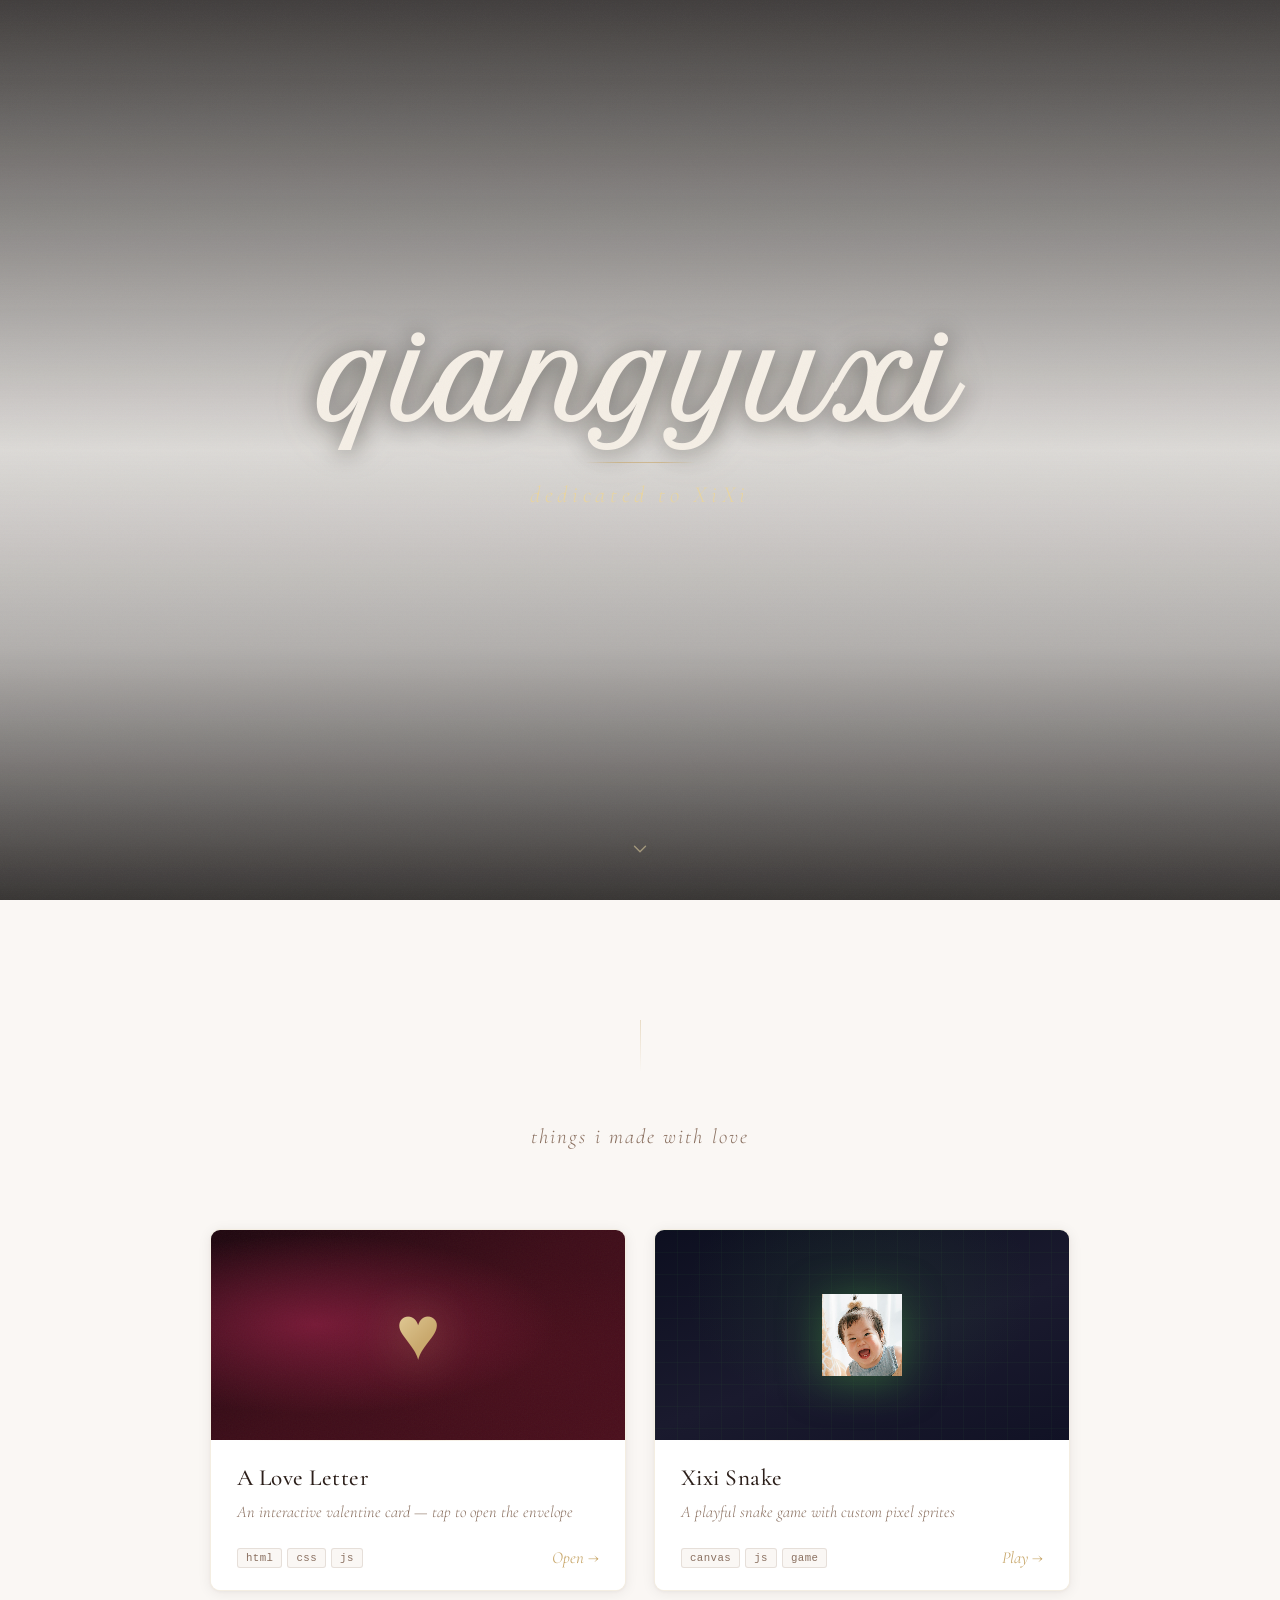
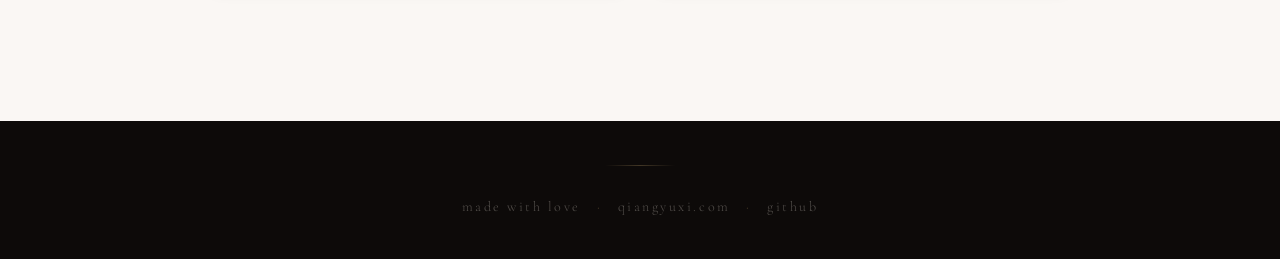
==== index.html @ 5f565093 "launch qiangyuxi portfolio — homepage + valentine + snake_game - homepage with hero (xixi.jpg), proj" ====
<!DOCTYPE html>
<html lang="en">
<head>
  <meta charset="UTF-8" />
  <meta name="viewport" content="width=device-width, initial-scale=1.0" />
  <title>qiangyuxi</title>
  <meta name="description" content="A small collection of things made with love, dedicated to XiXi." />
  <meta property="og:title" content="qiangyuxi" />
  <meta property="og:description" content="A small collection of things made with love." />
  <meta property="og:url" content="https://qiangyuxi.com" />
  <meta name="theme-color" content="#0e0b0a" />

  <link rel="preconnect" href="https://fonts.googleapis.com" />
  <link rel="preconnect" href="https://fonts.gstatic.com" crossorigin />
  <link href="https://fonts.googleapis.com/css2?family=Petit+Formal+Script&family=Cormorant+Garamond:ital,wght@0,300;0,400;0,500;1,300;1,400&display=swap" rel="stylesheet" />

  <link rel="stylesheet" href="style.css" />
</head>
<body>

  <div class="grain" aria-hidden="true"></div>

  <!-- ── Hero ── -->
  <section class="hero" aria-label="Hero">
    <div
      class="hero-bg"
      style="background-image: url('xixi.jpg');"
      role="img"
      aria-label="XiXi, smiling joyfully"
    ></div>
    <div class="hero-overlay" aria-hidden="true"></div>
    <div class="particles" id="particles" aria-hidden="true"></div>

    <div class="hero-content">
      <h1 class="hero-name">qiangyuxi</h1>
      <div class="hero-divider" aria-hidden="true"></div>
      <p class="hero-subtitle">dedicated to XiXi</p>
    </div>

    <button class="scroll-indicator" aria-label="Scroll to projects" onclick="document.getElementById('projects').scrollIntoView({behavior:'smooth'})">
      <svg width="22" height="22" viewBox="0 0 24 24" fill="none" stroke="currentColor" stroke-width="1.5" stroke-linecap="round" stroke-linejoin="round" aria-hidden="true">
        <polyline points="6 9 12 15 18 9"></polyline>
      </svg>
    </button>
  </section>

  <!-- ── Projects ── -->
  <section class="projects" id="projects" aria-label="Projects">
    <div class="projects-inner">
      <p class="section-label">things i made with love</p>

      <div class="cards-grid">

        <!-- Valentine -->
        <a href="./valentine/" class="card card--valentine" aria-label="Open Valentine project">
          <div class="card-visual">
            <div class="card-visual-bg"></div>
            <span class="card-icon" aria-hidden="true">♥</span>
          </div>
          <div class="card-body">
            <h2 class="card-title">A Love Letter</h2>
            <p class="card-desc">An interactive valentine card — tap to open the envelope</p>
            <div class="card-footer">
              <div class="card-tags">
                <span>html</span><span>css</span><span>js</span>
              </div>
              <span class="card-cta" aria-hidden="true">Open →</span>
            </div>
          </div>
        </a>

        <!-- Snake Game -->
        <a href="./snake_game/" class="card card--snake" aria-label="Play Xixi Snake game">
          <div class="card-visual">
            <div class="card-visual-bg card-visual-bg--snake"></div>
            <img
              src="./snake_game/assets/snake-head.png"
              alt=""
              class="card-sprite"
              aria-hidden="true"
            />
          </div>
          <div class="card-body">
            <h2 class="card-title">Xixi Snake</h2>
            <p class="card-desc">A playful snake game with custom pixel sprites</p>
            <div class="card-footer">
              <div class="card-tags">
                <span>canvas</span><span>js</span><span>game</span>
              </div>
              <span class="card-cta" aria-hidden="true">Play →</span>
            </div>
          </div>
        </a>

      </div>
    </div>
  </section>

  <!-- ── Footer ── -->
  <footer class="footer">
    <p class="footer-text">
      made with love
      <span class="footer-dot" aria-hidden="true">·</span>
      qiangyuxi.com
      <span class="footer-dot" aria-hidden="true">·</span>
      <a href="https://github.com/ellieqiangyuxi" class="footer-link" target="_blank" rel="noopener noreferrer">github</a>
    </p>
  </footer>

  <script src="script.js"></script>
</body>
</html>
---- style.css ----
/* ── Reset ── */
*, *::before, *::after {
  margin: 0;
  padding: 0;
  box-sizing: border-box;
}

/* ── Tokens ── */
:root {
  --bg:         #faf7f4;
  --bg-dark:    #0d0a09;
  --gold:       #c9a96e;
  --gold-light: #e8d5a3;
  --wine:       #4a0e1c;
  --wine-deep:  #2a0810;
  --cream:      #f5efe6;
  --text:       #2c1f1a;
  --text-muted: #8a7060;
  --snake-dark: #1a1a2e;
  --snake-glow: rgba(61, 138, 61, 0.22);
}

html {
  scroll-behavior: smooth;
  -webkit-text-size-adjust: 100%;
}

body {
  font-family: 'Cormorant Garamond', serif;
  background: var(--bg);
  color: var(--text);
  overflow-x: hidden;
}

/* ── Grain overlay ── */
.grain {
  position: fixed;
  inset: 0;
  z-index: 900;
  pointer-events: none;
  opacity: 0.04;
  background-image: url("data:image/svg+xml,%3Csvg viewBox='0 0 256 256' xmlns='http://www.w3.org/2000/svg'%3E%3Cfilter id='n'%3E%3CfeTurbulence type='fractalNoise' baseFrequency='0.9' numOctaves='4' stitchTiles='stitch'/%3E%3C/filter%3E%3Crect width='100%25' height='100%25' filter='url(%23n)' opacity='1'/%3E%3C/svg%3E");
  background-size: 200px 200px;
}

/* ════════════════════════════════════
   HERO
════════════════════════════════════ */

.hero {
  position: relative;
  width: 100%;
  height: 100svh;
  min-height: 560px;
  display: flex;
  align-items: center;
  justify-content: center;
  overflow: hidden;
}

/* Photo layer */
.hero-bg {
  position: absolute;
  inset: 0;
  background-size: cover;
  background-position: center 18%;
  background-repeat: no-repeat;
  transform: scale(1.06);
  transition: transform 10s cubic-bezier(0.25, 0.46, 0.45, 0.94);
  will-change: transform;
}

.hero.loaded .hero-bg {
  transform: scale(1);
}

/* Gradient overlay: dark at top for text, opens in the middle to reveal the baby */
.hero-overlay {
  position: absolute;
  inset: 0;
  background:
    linear-gradient(
      to bottom,
      rgba(13, 10, 9, 0.78) 0%,
      rgba(13, 10, 9, 0.42) 28%,
      rgba(13, 10, 9, 0.12) 50%,
      rgba(13, 10, 9, 0.30) 72%,
      rgba(13, 10, 9, 0.82) 100%
    );
}

/* ── Particles ── */
.particles {
  position: absolute;
  inset: 0;
  pointer-events: none;
  overflow: hidden;
}

.particle {
  position: absolute;
  border-radius: 50%;
  background: var(--gold-light);
  opacity: 0;
  animation: particleDrift linear infinite;
  will-change: transform, opacity;
}

@keyframes particleDrift {
  0%   { opacity: 0; transform: translateY(0) translateX(0); }
  10%  { opacity: var(--p-opacity, 0.18); }
  90%  { opacity: var(--p-opacity, 0.18); }
  100% { opacity: 0; transform: translateY(-110px) translateX(var(--p-drift, 20px)); }
}

/* ── Hero text ── */
.hero-content {
  position: relative;
  z-index: 10;
  text-align: center;
  display: flex;
  flex-direction: column;
  align-items: center;
  padding: 0 24px;
  /* Nudge text up from center so it sits in the darker top zone */
  margin-top: -8vh;
}

.hero-name {
  font-family: 'Petit Formal Script', cursive;
  font-size: clamp(3.2rem, 11vw, 7rem);
  color: var(--cream);
  letter-spacing: 0.01em;
  line-height: 1.1;
  opacity: 0;
  transform: translateY(28px);
  animation: fadeUp 1.4s cubic-bezier(0.23, 1, 0.32, 1) 0.2s forwards;
  text-shadow:
    0 2px 24px rgba(0, 0, 0, 0.5),
    0 0 60px rgba(201, 169, 110, 0.12);
}

.hero-divider {
  width: 0;
  height: 1px;
  background: linear-gradient(90deg, transparent, var(--gold) 30%, var(--gold) 70%, transparent);
  margin: 20px auto 18px;
  opacity: 0;
  animation: dividerExpand 1.1s ease 1.2s forwards;
}

@keyframes dividerExpand {
  to { opacity: 0.65; width: 110px; }
}

.hero-subtitle {
  font-family: 'Cormorant Garamond', serif;
  font-style: italic;
  font-weight: 300;
  font-size: clamp(1rem, 3.2vw, 1.45rem);
  color: var(--gold-light);
  letter-spacing: 0.2em;
  opacity: 0;
  transform: translateY(18px);
  animation: fadeUp 1.4s cubic-bezier(0.23, 1, 0.32, 1) 1.3s forwards;
}

@keyframes fadeUp {
  to { opacity: 1; transform: translateY(0); }
}

/* ── Scroll indicator ── */
.scroll-indicator {
  position: absolute;
  bottom: 32px;
  left: 50%;
  transform: translateX(-50%);
  z-index: 10;
  background: none;
  border: none;
  cursor: pointer;
  color: var(--gold-light);
  padding: 8px;
  opacity: 0;
  animation: fadeIn 1s ease 2.2s forwards;
}

.scroll-indicator svg {
  display: block;
  animation: scrollBounce 2.2s ease-in-out infinite;
  filter: drop-shadow(0 0 8px rgba(232, 213, 163, 0.3));
}

@keyframes scrollBounce {
  0%, 100% { transform: translateY(0); }
  50%       { transform: translateY(7px); }
}

@keyframes fadeIn {
  to { opacity: 0.55; }
}

/* ════════════════════════════════════
   PROJECTS
════════════════════════════════════ */

.projects {
  background: var(--bg);
  padding: clamp(72px, 11vw, 120px) 24px clamp(80px, 12vw, 130px);
  position: relative;
}

/* thin gold connector from hero */
.projects::before {
  content: '';
  display: block;
  width: 1px;
  height: 52px;
  background: linear-gradient(to bottom, var(--gold), transparent);
  margin: 0 auto 52px;
  opacity: 0.35;
}

.projects-inner {
  max-width: 860px;
  margin: 0 auto;
}

.section-label {
  font-family: 'Cormorant Garamond', serif;
  font-style: italic;
  font-weight: 300;
  font-size: clamp(1rem, 2.8vw, 1.3rem);
  color: var(--text-muted);
  text-align: center;
  letter-spacing: 0.1em;
  margin-bottom: clamp(48px, 8vw, 80px);
  opacity: 0;
  transform: translateY(18px);
  transition: opacity 0.9s ease, transform 0.9s cubic-bezier(0.23, 1, 0.32, 1);
}

.section-label.visible {
  opacity: 1;
  transform: translateY(0);
}

/* ── Cards grid ── */
.cards-grid {
  display: grid;
  grid-template-columns: repeat(auto-fit, minmax(300px, 1fr));
  gap: 28px;
}

/* ── Card base ── */
.card {
  display: flex;
  flex-direction: column;
  border-radius: 10px;
  overflow: hidden;
  text-decoration: none;
  color: var(--text);
  border: 1px solid rgba(201, 169, 110, 0.2);
  background: #ffffff;
  box-shadow:
    0 2px 14px rgba(44, 31, 26, 0.07),
    0 1px 3px rgba(44, 31, 26, 0.04);
  /* entrance: hidden initially */
  opacity: 0;
  transform: translateY(32px);
  transition:
    opacity 0.8s ease,
    transform 0.8s cubic-bezier(0.23, 1, 0.32, 1),
    box-shadow 0.4s cubic-bezier(0.23, 1, 0.32, 1);
}

.card.visible {
  opacity: 1;
  transform: translateY(0);
}

.card.visible:hover {
  transform: translateY(-7px);
}

/* ── Card visual area ── */
.card-visual {
  position: relative;
  height: 210px;
  overflow: hidden;
  display: flex;
  align-items: center;
  justify-content: center;
}

.card-visual-bg {
  position: absolute;
  inset: 0;
}

/* ── Valentine card visual ── */
.card--valentine .card-visual-bg {
  background:
    radial-gradient(ellipse at 25% 45%, rgba(140, 29, 64, 0.75) 0%, transparent 55%),
    radial-gradient(ellipse at 78% 60%, rgba(74, 14, 28, 0.85) 0%, transparent 50%),
    linear-gradient(148deg, #1e060e 0%, #3d0c18 50%, #4a0e1c 100%);
}

/* subtle texture on valentine visual */
.card--valentine .card-visual-bg::after {
  content: '';
  position: absolute;
  inset: 0;
  background-image: url("data:image/svg+xml,%3Csvg viewBox='0 0 200 200' xmlns='http://www.w3.org/2000/svg'%3E%3Cfilter id='n'%3E%3CfeTurbulence type='fractalNoise' baseFrequency='0.75' numOctaves='3'/%3E%3C/filter%3E%3Crect width='200' height='200' filter='url(%23n)' opacity='0.04'/%3E%3C/svg%3E");
  opacity: 1;
}

.card-icon {
  position: relative;
  z-index: 1;
  font-size: 76px;
  line-height: 1;
  color: transparent;
  background: linear-gradient(135deg, var(--gold-light) 0%, var(--gold) 60%);
  -webkit-background-clip: text;
  background-clip: text;
  filter: drop-shadow(0 4px 24px rgba(201, 169, 110, 0.45));
  animation: heartIdle 4s ease-in-out infinite;
  animation-play-state: paused;
}

.card--valentine:hover .card-icon {
  animation-play-state: running;
}

@keyframes heartIdle {
  0%, 100% { transform: scale(1); }
  18%       { transform: scale(1.12); }
  36%       { transform: scale(1); }
  54%       { transform: scale(1.08); }
}

.card--valentine:hover {
  box-shadow:
    0 22px 56px rgba(74, 14, 28, 0.22),
    0 6px 18px rgba(74, 14, 28, 0.12);
}

/* ── Snake card visual ── */
.card-visual-bg--snake {
  background:
    radial-gradient(ellipse at 50% 30%, rgba(61, 138, 61, 0.14) 0%, transparent 60%),
    linear-gradient(160deg, #0d0f20 0%, #1a1a2e 55%, #111225 100%);
}

/* pixel grid */
.card-visual-bg--snake::after {
  content: '';
  position: absolute;
  inset: 0;
  background-image:
    linear-gradient(rgba(61, 138, 61, 0.06) 1px, transparent 1px),
    linear-gradient(90deg, rgba(61, 138, 61, 0.06) 1px, transparent 1px);
  background-size: 22px 22px;
}

.card-sprite {
  position: relative;
  z-index: 1;
  width: 82px;
  height: 82px;
  object-fit: contain;
  image-rendering: pixelated;
  filter: drop-shadow(0 6px 20px rgba(61, 138, 61, 0.55));
  transition: transform 0.45s cubic-bezier(0.23, 1, 0.32, 1), filter 0.45s ease;
}

.card--snake:hover .card-sprite {
  transform: scale(1.12) rotate(-6deg);
  filter: drop-shadow(0 8px 28px rgba(61, 138, 61, 0.8));
}

.card--snake:hover {
  box-shadow:
    0 22px 56px rgba(26, 26, 46, 0.38),
    0 6px 18px rgba(61, 138, 61, 0.18);
}

/* ── Card body ── */
.card-body {
  padding: 24px 26px 22px;
  display: flex;
  flex-direction: column;
  flex: 1;
  background: #ffffff;
  position: relative;
}

/* gold top seam */
.card-body::before {
  content: '';
  position: absolute;
  top: 0;
  left: 26px;
  right: 26px;
  height: 1px;
  background: linear-gradient(90deg, transparent, var(--gold), transparent);
  opacity: 0.22;
}

.card-title {
  font-family: 'Cormorant Garamond', serif;
  font-weight: 500;
  font-size: 1.45rem;
  color: var(--text);
  margin-bottom: 8px;
  letter-spacing: 0.02em;
}

.card-desc {
  font-family: 'Cormorant Garamond', serif;
  font-style: italic;
  font-weight: 300;
  font-size: 1.02rem;
  line-height: 1.55;
  color: var(--text-muted);
  margin-bottom: 22px;
  flex: 1;
}

.card-footer {
  display: flex;
  align-items: center;
  justify-content: space-between;
  gap: 12px;
}

.card-tags {
  display: flex;
  gap: 5px;
  flex-wrap: wrap;
}

.card-tags span {
  font-family: ui-monospace, 'SF Mono', 'Fira Code', monospace;
  font-size: 0.67rem;
  color: var(--text-muted);
  background: var(--bg);
  padding: 3px 8px;
  border-radius: 3px;
  letter-spacing: 0.04em;
  border: 1px solid rgba(138, 112, 96, 0.18);
}

.card-cta {
  font-family: 'Cormorant Garamond', serif;
  font-style: italic;
  font-size: 1.05rem;
  color: var(--gold);
  white-space: nowrap;
  transition: letter-spacing 0.35s ease, color 0.3s ease;
}

.card:hover .card-cta {
  letter-spacing: 0.1em;
}

.card--valentine:hover .card-cta {
  color: var(--wine);
}

.card--snake:hover .card-cta {
  color: #3d8a3d;
}

/* ════════════════════════════════════
   FOOTER
════════════════════════════════════ */

.footer {
  background: var(--bg-dark);
  padding: 44px 24px;
  text-align: center;
  position: relative;
}

.footer::before {
  content: '';
  display: block;
  width: 70px;
  height: 1px;
  background: linear-gradient(90deg, transparent, var(--gold), transparent);
  margin: 0 auto 32px;
  opacity: 0.28;
}

.footer-text {
  font-family: 'Cormorant Garamond', serif;
  font-weight: 300;
  font-size: 0.88rem;
  letter-spacing: 0.18em;
  color: rgba(245, 239, 230, 0.3);
  text-transform: lowercase;
}

.footer-dot {
  margin: 0 10px;
  color: var(--gold);
  opacity: 0.35;
}

.footer-link {
  color: inherit;
  text-decoration: none;
  transition: color 0.3s ease, opacity 0.3s ease;
}

.footer-link:hover {
  color: var(--gold-light);
  opacity: 1;
}

/* ════════════════════════════════════
   REDUCED MOTION
════════════════════════════════════ */

@media (prefers-reduced-motion: reduce) {
  *, *::before, *::after {
    animation-duration: 0.01ms !important;
    animation-delay: 0.01ms !important;
    transition-duration: 0.01ms !important;
  }

  .hero-name,
  .hero-subtitle,
  .scroll-indicator {
    opacity: 1 !important;
    transform: none !important;
  }

  .hero-divider {
    opacity: 0.65 !important;
    width: 110px !important;
  }

  .particle { display: none; }
}

/* ════════════════════════════════════
   RESPONSIVE
════════════════════════════════════ */

@media (max-width: 600px) {
  .cards-grid {
    grid-template-columns: 1fr;
    gap: 22px;
  }

  .card-visual {
    height: 180px;
  }
}
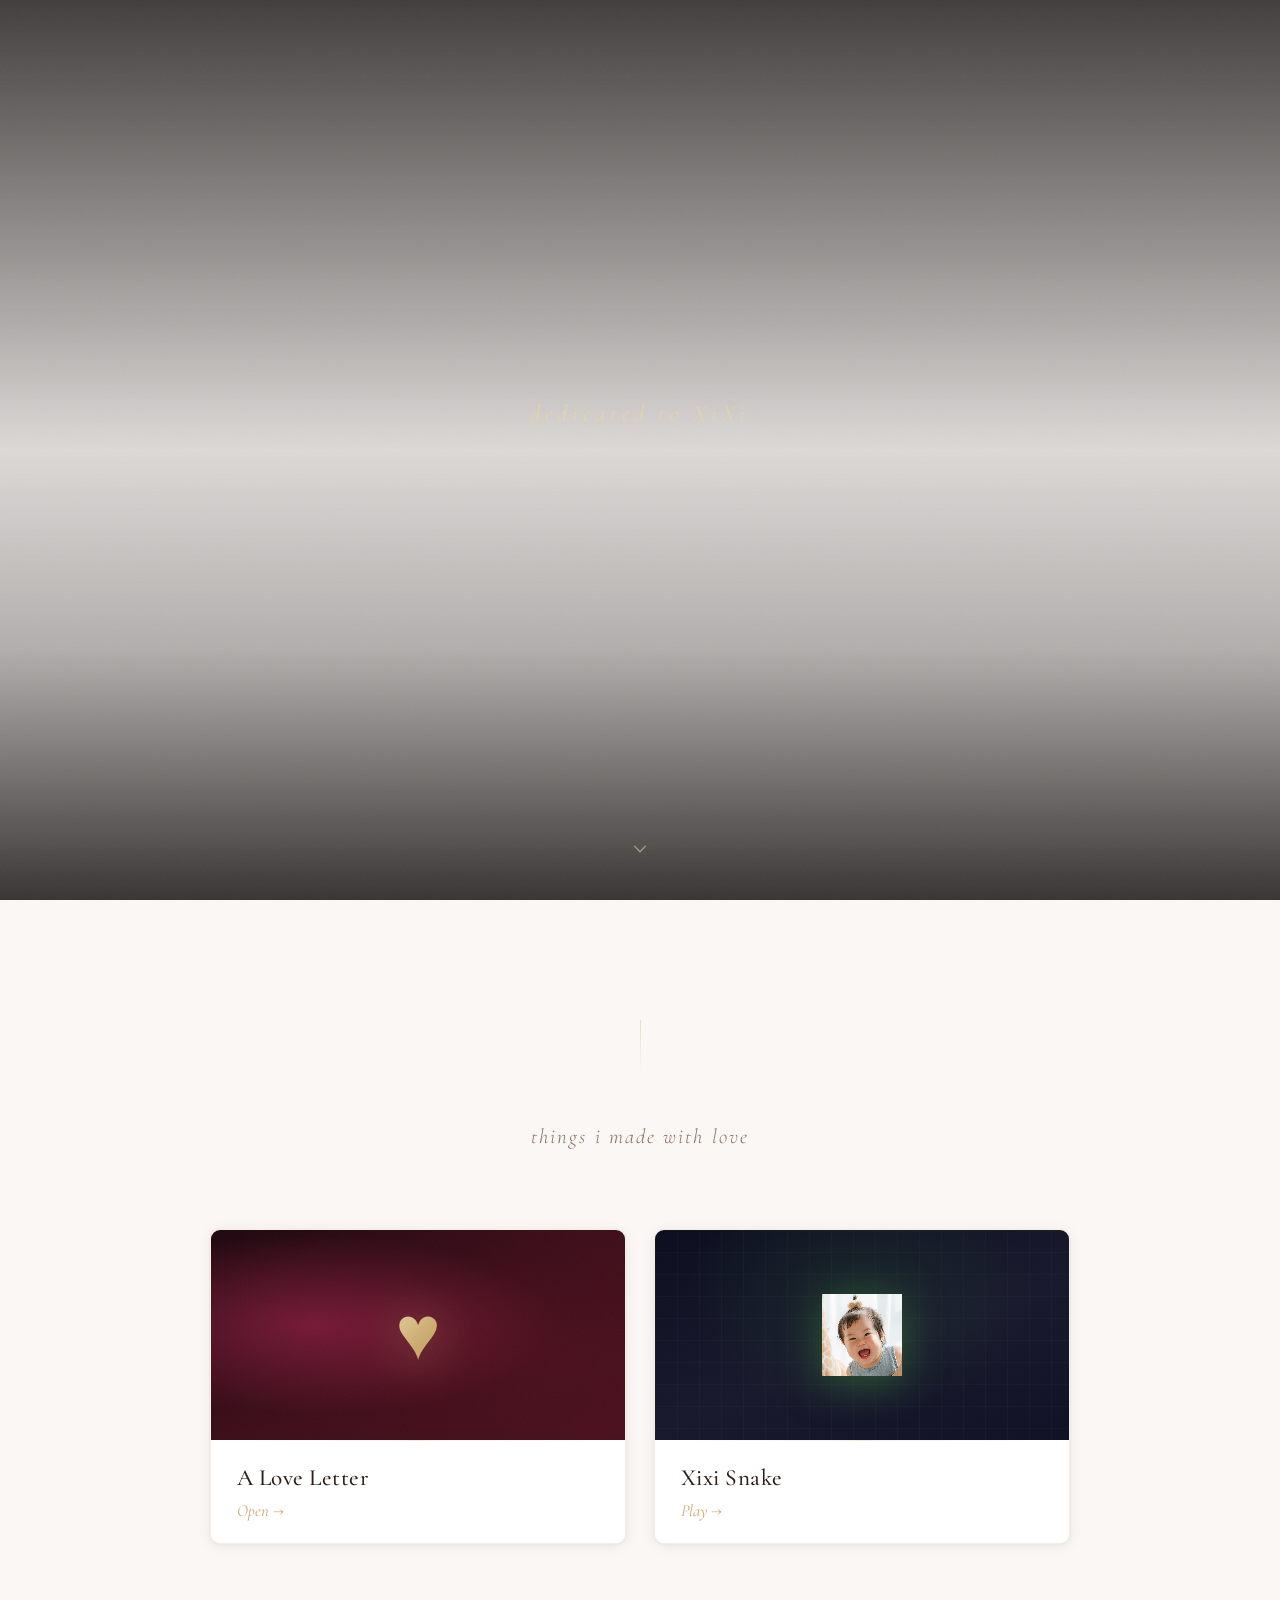
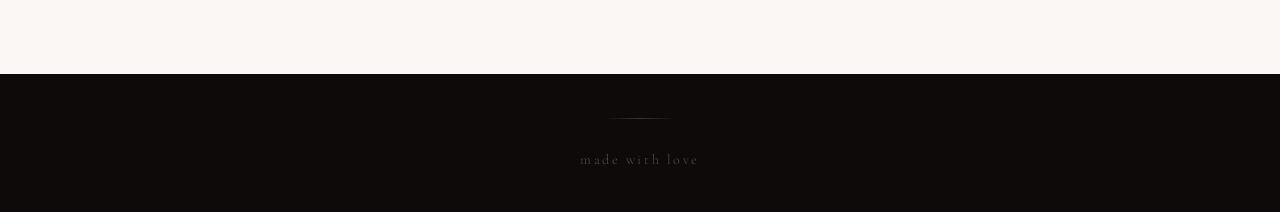
==== commit 67efae62: "simplify homepage — remove name, tags, descriptions, footer links" ====
--- a/index.html
+++ b/index.html
@@ -12,7 +12,7 @@
 
   <link rel="preconnect" href="https://fonts.googleapis.com" />
   <link rel="preconnect" href="https://fonts.gstatic.com" crossorigin />
-  <link href="https://fonts.googleapis.com/css2?family=Petit+Formal+Script&family=Cormorant+Garamond:ital,wght@0,300;0,400;0,500;1,300;1,400&display=swap" rel="stylesheet" />
+  <link href="https://fonts.googleapis.com/css2?family=Cormorant+Garamond:ital,wght@0,300;0,400;0,500;1,300;1,400&display=swap" rel="stylesheet" />
 
   <link rel="stylesheet" href="style.css" />
 </head>
@@ -32,8 +32,6 @@
     <div class="particles" id="particles" aria-hidden="true"></div>
 
     <div class="hero-content">
-      <h1 class="hero-name">qiangyuxi</h1>
-      <div class="hero-divider" aria-hidden="true"></div>
       <p class="hero-subtitle">dedicated to XiXi</p>
     </div>
 
@@ -59,11 +57,7 @@
           </div>
           <div class="card-body">
             <h2 class="card-title">A Love Letter</h2>
-            <p class="card-desc">An interactive valentine card — tap to open the envelope</p>
             <div class="card-footer">
-              <div class="card-tags">
-                <span>html</span><span>css</span><span>js</span>
-              </div>
               <span class="card-cta" aria-hidden="true">Open →</span>
             </div>
           </div>
@@ -82,11 +76,7 @@
           </div>
           <div class="card-body">
             <h2 class="card-title">Xixi Snake</h2>
-            <p class="card-desc">A playful snake game with custom pixel sprites</p>
             <div class="card-footer">
-              <div class="card-tags">
-                <span>canvas</span><span>js</span><span>game</span>
-              </div>
               <span class="card-cta" aria-hidden="true">Play →</span>
             </div>
           </div>
@@ -98,13 +88,7 @@
 
   <!-- ── Footer ── -->
   <footer class="footer">
-    <p class="footer-text">
-      made with love
-      <span class="footer-dot" aria-hidden="true">·</span>
-      qiangyuxi.com
-      <span class="footer-dot" aria-hidden="true">·</span>
-      <a href="https://github.com/ellieqiangyuxi" class="footer-link" target="_blank" rel="noopener noreferrer">github</a>
-    </p>
+    <p class="footer-text">made with love</p>
   </footer>
 
   <script src="script.js"></script>
--- a/style.css
+++ b/style.css
@@ -126,33 +126,6 @@
   margin-top: -8vh;
 }
 
-.hero-name {
-  font-family: 'Petit Formal Script', cursive;
-  font-size: clamp(3.2rem, 11vw, 7rem);
-  color: var(--cream);
-  letter-spacing: 0.01em;
-  line-height: 1.1;
-  opacity: 0;
-  transform: translateY(28px);
-  animation: fadeUp 1.4s cubic-bezier(0.23, 1, 0.32, 1) 0.2s forwards;
-  text-shadow:
-    0 2px 24px rgba(0, 0, 0, 0.5),
-    0 0 60px rgba(201, 169, 110, 0.12);
-}
-
-.hero-divider {
-  width: 0;
-  height: 1px;
-  background: linear-gradient(90deg, transparent, var(--gold) 30%, var(--gold) 70%, transparent);
-  margin: 20px auto 18px;
-  opacity: 0;
-  animation: dividerExpand 1.1s ease 1.2s forwards;
-}
-
-@keyframes dividerExpand {
-  to { opacity: 0.65; width: 110px; }
-}
-
 .hero-subtitle {
   font-family: 'Cormorant Garamond', serif;
   font-style: italic;
@@ -162,7 +135,7 @@
   letter-spacing: 0.2em;
   opacity: 0;
   transform: translateY(18px);
-  animation: fadeUp 1.4s cubic-bezier(0.23, 1, 0.32, 1) 1.3s forwards;
+  animation: fadeUp 1.4s cubic-bezier(0.23, 1, 0.32, 1) 0.4s forwards;
 }
 
 @keyframes fadeUp {
@@ -417,39 +390,11 @@
   letter-spacing: 0.02em;
 }
 
-.card-desc {
-  font-family: 'Cormorant Garamond', serif;
-  font-style: italic;
-  font-weight: 300;
-  font-size: 1.02rem;
-  line-height: 1.55;
-  color: var(--text-muted);
-  margin-bottom: 22px;
-  flex: 1;
-}
-
 .card-footer {
   display: flex;
   align-items: center;
   justify-content: space-between;
   gap: 12px;
-}
-
-.card-tags {
-  display: flex;
-  gap: 5px;
-  flex-wrap: wrap;
-}
-
-.card-tags span {
-  font-family: ui-monospace, 'SF Mono', 'Fira Code', monospace;
-  font-size: 0.67rem;
-  color: var(--text-muted);
-  background: var(--bg);
-  padding: 3px 8px;
-  border-radius: 3px;
-  letter-spacing: 0.04em;
-  border: 1px solid rgba(138, 112, 96, 0.18);
 }
 
 .card-cta {
@@ -503,22 +448,6 @@
   text-transform: lowercase;
 }
 
-.footer-dot {
-  margin: 0 10px;
-  color: var(--gold);
-  opacity: 0.35;
-}
-
-.footer-link {
-  color: inherit;
-  text-decoration: none;
-  transition: color 0.3s ease, opacity 0.3s ease;
-}
-
-.footer-link:hover {
-  color: var(--gold-light);
-  opacity: 1;
-}
 
 /* ════════════════════════════════════
    REDUCED MOTION
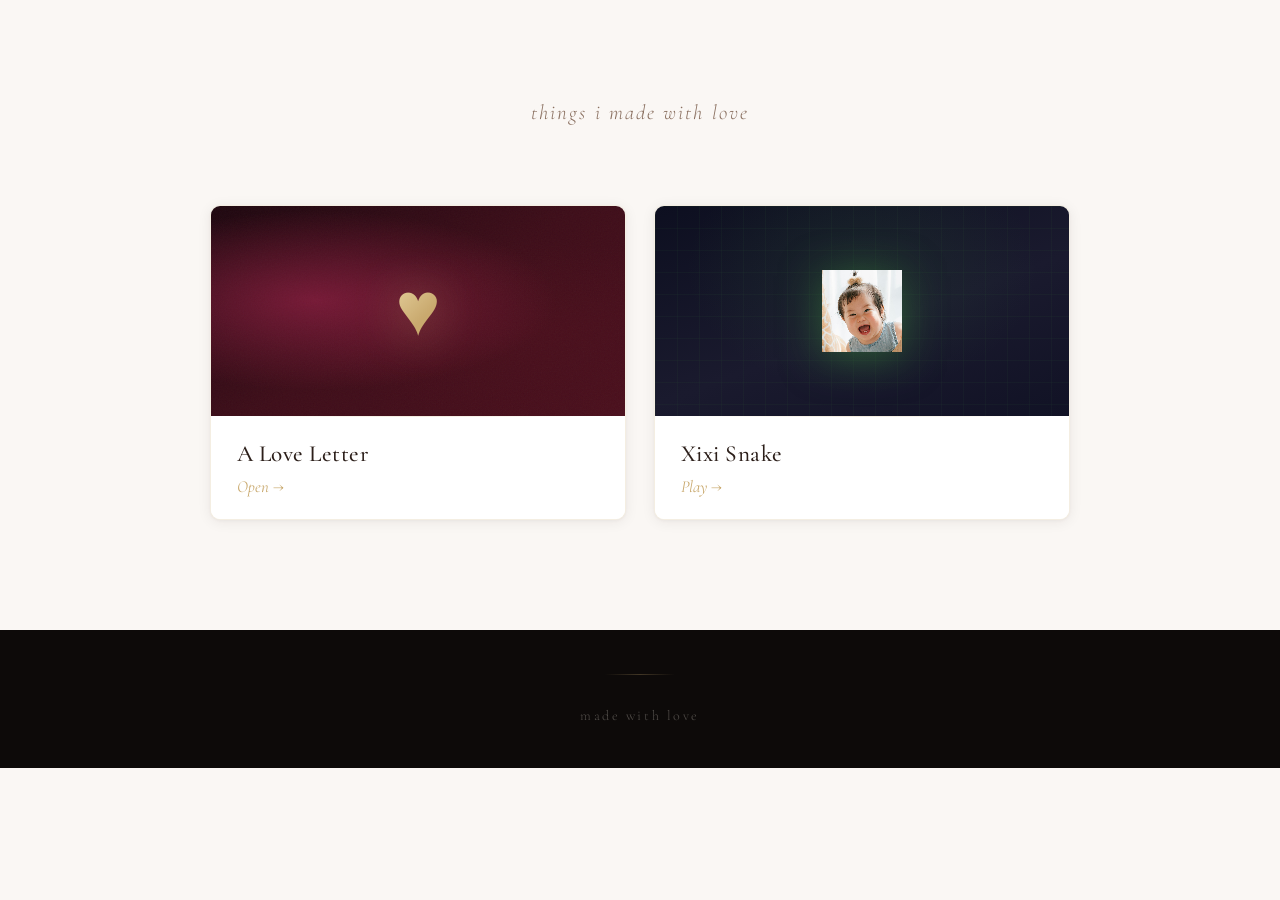
==== commit c06ccbda: "remove hero section — open straight to projects" ====
--- a/index.html
+++ b/index.html
@@ -17,30 +17,6 @@
   <link rel="stylesheet" href="style.css" />
 </head>
 <body>
-
-  <div class="grain" aria-hidden="true"></div>
-
-  <!-- ── Hero ── -->
-  <section class="hero" aria-label="Hero">
-    <div
-      class="hero-bg"
-      style="background-image: url('xixi.jpg');"
-      role="img"
-      aria-label="XiXi, smiling joyfully"
-    ></div>
-    <div class="hero-overlay" aria-hidden="true"></div>
-    <div class="particles" id="particles" aria-hidden="true"></div>
-
-    <div class="hero-content">
-      <p class="hero-subtitle">dedicated to XiXi</p>
-    </div>
-
-    <button class="scroll-indicator" aria-label="Scroll to projects" onclick="document.getElementById('projects').scrollIntoView({behavior:'smooth'})">
-      <svg width="22" height="22" viewBox="0 0 24 24" fill="none" stroke="currentColor" stroke-width="1.5" stroke-linecap="round" stroke-linejoin="round" aria-hidden="true">
-        <polyline points="6 9 12 15 18 9"></polyline>
-      </svg>
-    </button>
-  </section>
 
   <!-- ── Projects ── -->
   <section class="projects" id="projects" aria-label="Projects">
--- a/style.css
+++ b/style.css
@@ -32,166 +32,14 @@
   overflow-x: hidden;
 }
 
-/* ── Grain overlay ── */
-.grain {
-  position: fixed;
-  inset: 0;
-  z-index: 900;
-  pointer-events: none;
-  opacity: 0.04;
-  background-image: url("data:image/svg+xml,%3Csvg viewBox='0 0 256 256' xmlns='http://www.w3.org/2000/svg'%3E%3Cfilter id='n'%3E%3CfeTurbulence type='fractalNoise' baseFrequency='0.9' numOctaves='4' stitchTiles='stitch'/%3E%3C/filter%3E%3Crect width='100%25' height='100%25' filter='url(%23n)' opacity='1'/%3E%3C/svg%3E");
-  background-size: 200px 200px;
-}
-
-/* ════════════════════════════════════
-   HERO
-════════════════════════════════════ */
-
-.hero {
-  position: relative;
-  width: 100%;
-  height: 100svh;
-  min-height: 560px;
-  display: flex;
-  align-items: center;
-  justify-content: center;
-  overflow: hidden;
-}
-
-/* Photo layer */
-.hero-bg {
-  position: absolute;
-  inset: 0;
-  background-size: cover;
-  background-position: center 18%;
-  background-repeat: no-repeat;
-  transform: scale(1.06);
-  transition: transform 10s cubic-bezier(0.25, 0.46, 0.45, 0.94);
-  will-change: transform;
-}
-
-.hero.loaded .hero-bg {
-  transform: scale(1);
-}
-
-/* Gradient overlay: dark at top for text, opens in the middle to reveal the baby */
-.hero-overlay {
-  position: absolute;
-  inset: 0;
-  background:
-    linear-gradient(
-      to bottom,
-      rgba(13, 10, 9, 0.78) 0%,
-      rgba(13, 10, 9, 0.42) 28%,
-      rgba(13, 10, 9, 0.12) 50%,
-      rgba(13, 10, 9, 0.30) 72%,
-      rgba(13, 10, 9, 0.82) 100%
-    );
-}
-
-/* ── Particles ── */
-.particles {
-  position: absolute;
-  inset: 0;
-  pointer-events: none;
-  overflow: hidden;
-}
-
-.particle {
-  position: absolute;
-  border-radius: 50%;
-  background: var(--gold-light);
-  opacity: 0;
-  animation: particleDrift linear infinite;
-  will-change: transform, opacity;
-}
-
-@keyframes particleDrift {
-  0%   { opacity: 0; transform: translateY(0) translateX(0); }
-  10%  { opacity: var(--p-opacity, 0.18); }
-  90%  { opacity: var(--p-opacity, 0.18); }
-  100% { opacity: 0; transform: translateY(-110px) translateX(var(--p-drift, 20px)); }
-}
-
-/* ── Hero text ── */
-.hero-content {
-  position: relative;
-  z-index: 10;
-  text-align: center;
-  display: flex;
-  flex-direction: column;
-  align-items: center;
-  padding: 0 24px;
-  /* Nudge text up from center so it sits in the darker top zone */
-  margin-top: -8vh;
-}
-
-.hero-subtitle {
-  font-family: 'Cormorant Garamond', serif;
-  font-style: italic;
-  font-weight: 300;
-  font-size: clamp(1rem, 3.2vw, 1.45rem);
-  color: var(--gold-light);
-  letter-spacing: 0.2em;
-  opacity: 0;
-  transform: translateY(18px);
-  animation: fadeUp 1.4s cubic-bezier(0.23, 1, 0.32, 1) 0.4s forwards;
-}
-
-@keyframes fadeUp {
-  to { opacity: 1; transform: translateY(0); }
-}
-
-/* ── Scroll indicator ── */
-.scroll-indicator {
-  position: absolute;
-  bottom: 32px;
-  left: 50%;
-  transform: translateX(-50%);
-  z-index: 10;
-  background: none;
-  border: none;
-  cursor: pointer;
-  color: var(--gold-light);
-  padding: 8px;
-  opacity: 0;
-  animation: fadeIn 1s ease 2.2s forwards;
-}
-
-.scroll-indicator svg {
-  display: block;
-  animation: scrollBounce 2.2s ease-in-out infinite;
-  filter: drop-shadow(0 0 8px rgba(232, 213, 163, 0.3));
-}
-
-@keyframes scrollBounce {
-  0%, 100% { transform: translateY(0); }
-  50%       { transform: translateY(7px); }
-}
-
-@keyframes fadeIn {
-  to { opacity: 0.55; }
-}
-
 /* ════════════════════════════════════
    PROJECTS
 ════════════════════════════════════ */
 
 .projects {
   background: var(--bg);
-  padding: clamp(72px, 11vw, 120px) 24px clamp(80px, 12vw, 130px);
-  position: relative;
-}
-
-/* thin gold connector from hero */
-.projects::before {
-  content: '';
-  display: block;
-  width: 1px;
-  height: 52px;
-  background: linear-gradient(to bottom, var(--gold), transparent);
-  margin: 0 auto 52px;
-  opacity: 0.35;
+  padding: clamp(56px, 10vw, 100px) 24px clamp(64px, 11vw, 110px);
+  position: relative;
 }
 
 .projects-inner {
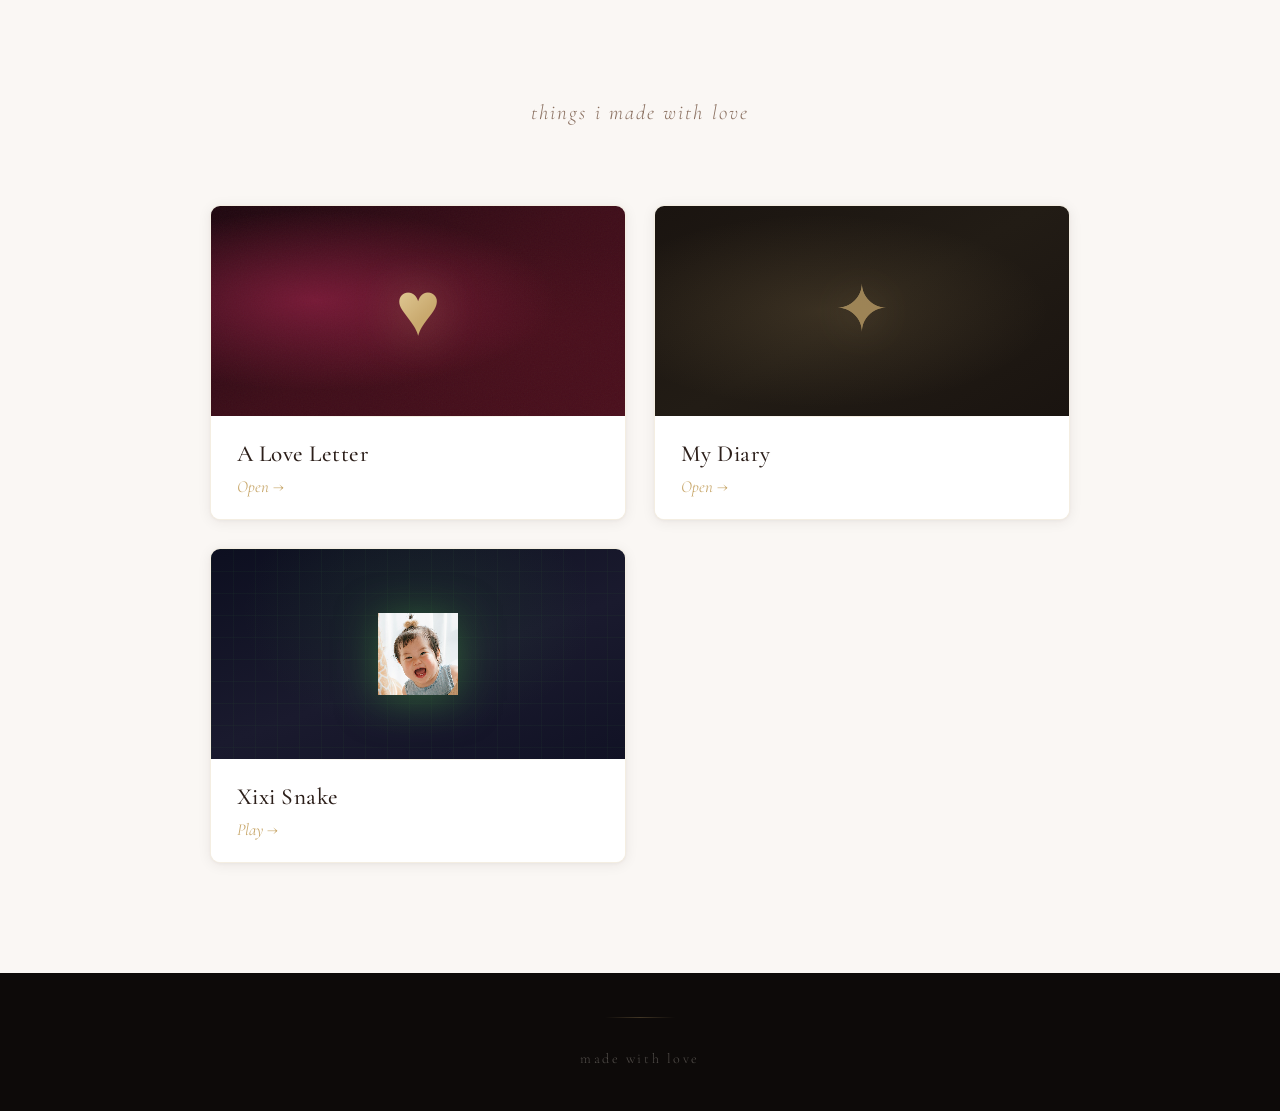
==== commit 7a1edd68: "add private diary — PIN lock, entries with photo, localStorage" ====
--- a/index.html
+++ b/index.html
@@ -39,6 +39,20 @@
           </div>
         </a>
 
+        <!-- Diary -->
+        <a href="./diary/" class="card card--diary" aria-label="Open diary">
+          <div class="card-visual">
+            <div class="card-visual-bg card-visual-bg--diary"></div>
+            <span class="card-icon card-icon--diary" aria-hidden="true">✦</span>
+          </div>
+          <div class="card-body">
+            <h2 class="card-title">My Diary</h2>
+            <div class="card-footer">
+              <span class="card-cta" aria-hidden="true">Open →</span>
+            </div>
+          </div>
+        </a>
+
         <!-- Snake Game -->
         <a href="./snake_game/" class="card card--snake" aria-label="Play Xixi Snake game">
           <div class="card-visual">
--- a/style.css
+++ b/style.css
@@ -266,6 +266,38 @@
   color: #3d8a3d;
 }
 
+/* ── Diary card ── */
+.card-visual-bg--diary {
+  background:
+    radial-gradient(ellipse at 40% 50%, rgba(201, 169, 110, 0.15) 0%, transparent 65%),
+    linear-gradient(150deg, #1a1410 0%, #221c15 50%, #1a1410 100%);
+}
+
+.card-icon--diary {
+  position: relative;
+  z-index: 1;
+  font-size: 64px;
+  color: var(--gold);
+  opacity: 0.7;
+  filter: drop-shadow(0 4px 20px rgba(201, 169, 110, 0.35));
+  transition: opacity 0.4s ease, filter 0.4s ease;
+}
+
+.card--diary:hover .card-icon--diary {
+  opacity: 0.95;
+  filter: drop-shadow(0 4px 28px rgba(201, 169, 110, 0.6));
+}
+
+.card--diary:hover {
+  box-shadow:
+    0 22px 56px rgba(26, 20, 10, 0.3),
+    0 6px 18px rgba(201, 169, 110, 0.12);
+}
+
+.card--diary:hover .card-cta {
+  color: var(--gold);
+}
+
 /* ════════════════════════════════════
    FOOTER
 ════════════════════════════════════ */
